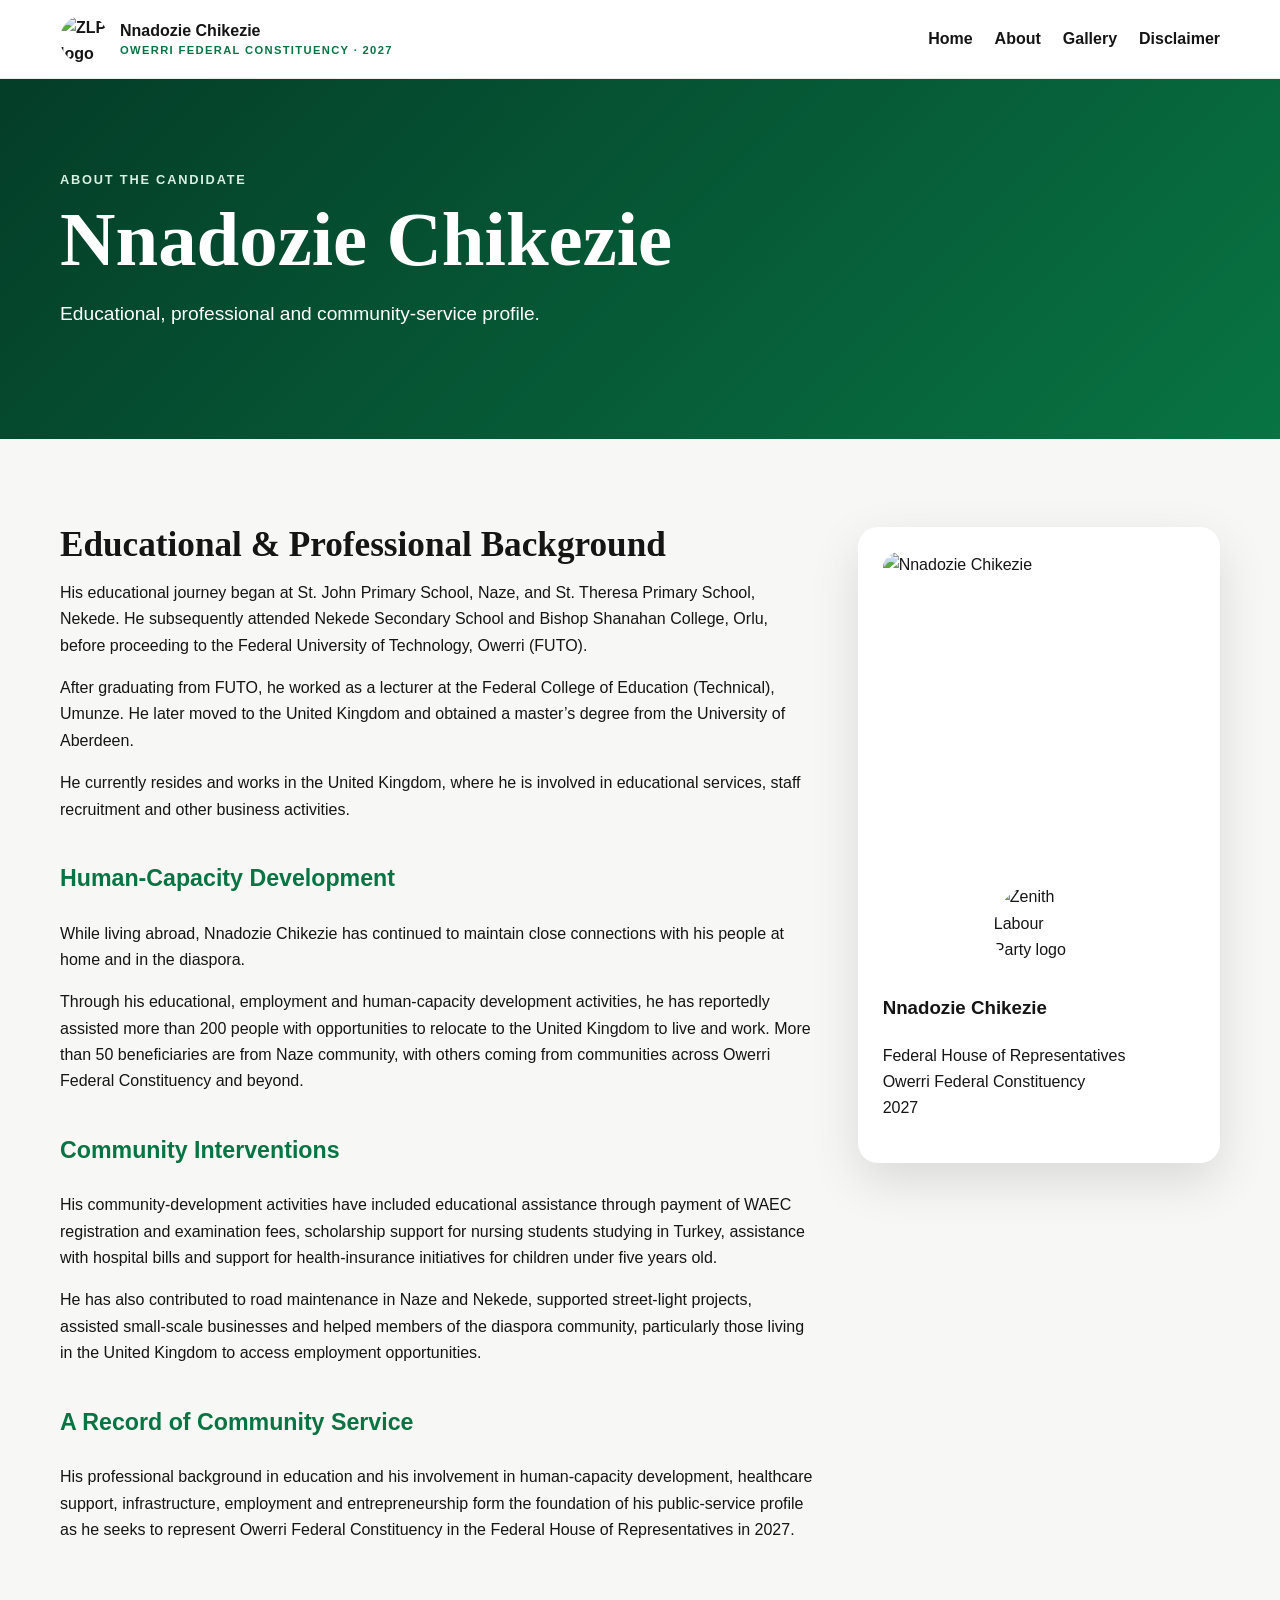
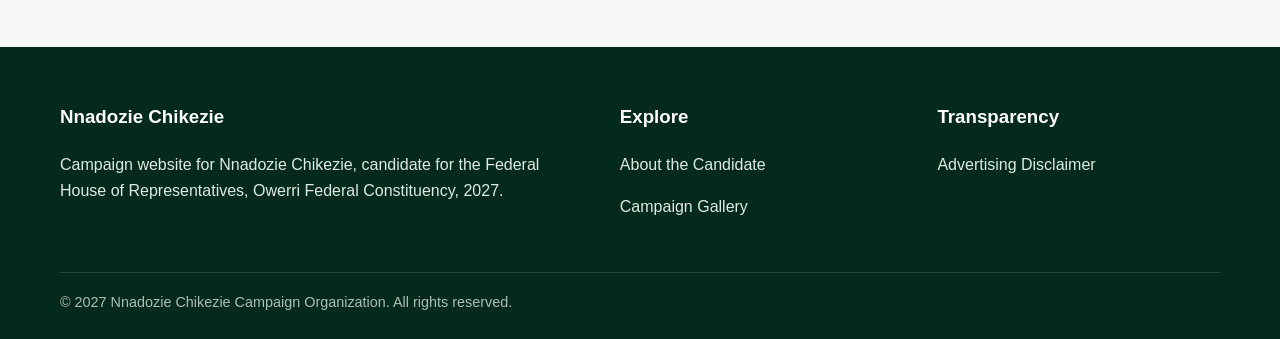
==== about.html @ 5cffcffa "Add files via upload" ====
<!doctype html>
<html lang="en">
<head>
<meta charset="utf-8">
<meta name="viewport" content="width=device-width, initial-scale=1">
<title>About Nnadozie Chikezie | Owerri Federal Constituency</title>
<meta name="description" content="Educational, professional and community-service profile of Nnadozie Chikezie.">
<link rel="icon" href="/.netlify/images?url=/assets/zlp-logo.jpg&amp;w=64&amp;fm=webp">
<link rel="stylesheet" href="style.css">
</head>
<body>
<header class="site-header">
  <div class="container nav">
    <a class="brand" href="index.html">
      <img src="/.netlify/images?url=/assets/zlp-logo.jpg&amp;w=96&amp;fm=webp" alt="ZLP logo" width="48" height="48">
      <span>Nnadozie Chikezie<small>OWERRI FEDERAL CONSTITUENCY · 2027</small></span>
    </a>
    <button class="menu-btn" aria-label="Open navigation">☰</button>
    <nav class="nav-links">
      <a href="index.html">Home</a>
      <a href="about.html">About</a>
      <a href="index.html#gallery">Gallery</a>
      <a href="disclaimer.html">Disclaimer</a>
    </nav>
  </div>
</header>
<main>
<section class="about-hero">
  <div class="container">
    <div class="eyebrow" style="color:#d9f0e2">About the candidate</div>
    <h1>Nnadozie Chikezie</h1>
    <p style="font-size:1.2rem;max-width:750px">Educational, professional and community-service profile.</p>
  </div>
</section>

<section class="section">
<div class="container about-layout">
<article class="prose">
  <h2>Educational &amp; Professional Background</h2>
  <p>His educational journey began at St. John Primary School, Naze, and St. Theresa Primary School, Nekede. He subsequently attended Nekede Secondary School and Bishop Shanahan College, Orlu, before proceeding to the Federal University of Technology, Owerri (FUTO).</p>
  <p>After graduating from FUTO, he worked as a lecturer at the Federal College of Education (Technical), Umunze. He later moved to the United Kingdom and obtained a master’s degree from the University of Aberdeen.</p>
  <p>He currently resides and works in the United Kingdom, where he is involved in educational services, staff recruitment and other business activities.</p>

  <h3>Human-Capacity Development</h3>
  <p>While living abroad, Nnadozie Chikezie has continued to maintain close connections with his people at home and in the diaspora.</p>
  <p>Through his educational, employment and human-capacity development activities, he has reportedly assisted more than 200 people with opportunities to relocate to the United Kingdom to live and work. More than 50 beneficiaries are from Naze community, with others coming from communities across Owerri Federal Constituency and beyond.</p>

  <h3>Community Interventions</h3>
  <p>His community-development activities have included educational assistance through payment of WAEC registration and examination fees, scholarship support for nursing students studying in Turkey, assistance with hospital bills and support for health-insurance initiatives for children under five years old.</p>
  <p>He has also contributed to road maintenance in Naze and Nekede, supported street-light projects, assisted small-scale businesses and helped members of the diaspora community, particularly those living in the United Kingdom to access employment opportunities.</p>

  <h3>A Record of Community Service</h3>
  <p>His professional background in education and his involvement in human-capacity development, healthcare support, infrastructure, employment and entrepreneurship form the foundation of his public-service profile as he seeks to represent Owerri Federal Constituency in the Federal House of Representatives in 2027.</p>
</article>

<aside class="side-card">
  <img src="/.netlify/images?url=/assets/hero.jpg&amp;w=700&amp;fm=webp" alt="Nnadozie Chikezie">
  <img class="logo" src="/.netlify/images?url=/assets/zlp-logo.jpg&amp;w=180&amp;fm=webp" alt="Zenith Labour Party logo">
  <h3>Nnadozie Chikezie</h3>
  <p>Federal House of Representatives<br>Owerri Federal Constituency<br>2027</p>
</aside>
</div>
</section>
</main>
<footer class="site-footer">
  <div class="container footer-grid">
    <div>
      <h3>Nnadozie Chikezie</h3>
      <p>Campaign website for Nnadozie Chikezie, candidate for the Federal House of Representatives, Owerri Federal Constituency, 2027.</p>
    </div>
    <div>
      <h3>Explore</h3>
      <p><a href="about.html">About the Candidate</a></p>
      <p><a href="index.html#gallery">Campaign Gallery</a></p>
    </div>
    <div>
      <h3>Transparency</h3>
      <p><a href="disclaimer.html">Advertising Disclaimer</a></p>
    </div>
  </div>
  <div class="container copyright">© 2027 Nnadozie Chikezie Campaign Organization. All rights reserved.</div>
</footer>
<script src="script.js"></script>
</body>
</html>
---- style.css ----
:root{
  --green:#087443;
  --green-dark:#043d28;
  --green-soft:#0d8a50;
  --red:#d71920;
  --gold:#f6d21f;
  --cream:#f7f8f5;
  --ink:#151515;
  --muted:#626862;
  --white:#fff;
  --shadow:0 18px 50px rgba(0,0,0,.12);
  --radius:22px;
}
*{box-sizing:border-box}
html{scroll-behavior:smooth}
body{margin:0;font-family:Inter,Arial,Helvetica,sans-serif;color:var(--ink);background:var(--cream);line-height:1.65}
a{color:inherit;text-decoration:none}
img{max-width:100%;display:block}
.container{width:min(1160px,92%);margin:auto}
.site-header{position:sticky;top:0;z-index:50;background:rgba(255,255,255,.96);backdrop-filter:blur(12px);border-bottom:1px solid #e8ebe8}
.nav{min-height:78px;display:flex;align-items:center;justify-content:space-between;gap:20px}
.brand{display:flex;align-items:center;gap:12px;font-weight:900}
.brand img{width:48px;height:48px;object-fit:cover;border-radius:50%}
.brand span{line-height:1.1}
.brand small{display:block;color:var(--green);font-size:.7rem;letter-spacing:.12em;margin-top:4px}
.nav-links{display:flex;align-items:center;gap:22px;font-weight:700}
.nav-links a:hover{color:var(--green)}
.menu-btn{display:none;border:0;background:var(--green);color:white;border-radius:12px;padding:10px 13px;font-size:1.2rem}
.hero{min-height:760px;display:flex;align-items:end;position:relative;overflow:hidden;background:#063d27}
.hero:before{content:"";position:absolute;inset:0;background:linear-gradient(90deg,rgba(0,44,28,.92) 0%,rgba(0,44,28,.55) 45%,rgba(0,44,28,.18) 100%);z-index:1}
.hero-photo{position:absolute;inset:0;width:100%;height:100%;object-fit:cover;object-position:center 22%}
.hero-content{position:relative;z-index:2;color:#fff;padding:120px 0 90px;max-width:760px}
.kicker{display:inline-flex;align-items:center;gap:8px;color:#fff;background:rgba(215,25,32,.95);padding:7px 13px;border-radius:999px;font-weight:800;letter-spacing:.08em;text-transform:uppercase;font-size:.78rem}
.hero h1{font-family:Georgia,"Times New Roman",serif;font-size:clamp(3rem,7vw,6.3rem);line-height:.95;margin:22px 0 20px}
.hero h1 span{color:var(--gold)}
.hero p{font-size:1.18rem;max-width:680px;color:#f2f5f2}
.actions{display:flex;gap:12px;flex-wrap:wrap;margin-top:28px}
.btn{display:inline-block;padding:13px 20px;border-radius:12px;font-weight:800}
.btn-primary{background:var(--gold);color:#151515}
.btn-secondary{background:#fff;color:var(--green-dark)}
.section{padding:88px 0}
.section.alt{background:#fff}
.section-head{max-width:760px;margin-bottom:38px}
.eyebrow{color:var(--green);font-size:.8rem;font-weight:900;letter-spacing:.14em;text-transform:uppercase}
h2{font-family:Georgia,"Times New Roman",serif;font-size:clamp(2.2rem,4vw,3.6rem);line-height:1.05;margin:10px 0 15px}
.lead{font-size:1.08rem;color:var(--muted)}
.intro-grid{display:grid;grid-template-columns:1.1fr .9fr;gap:50px;align-items:center}
.feature-card{background:var(--green-dark);color:#fff;padding:36px;border-radius:var(--radius);box-shadow:var(--shadow)}
.feature-card img{width:92px;height:92px;object-fit:cover;border-radius:50%;margin-bottom:20px}
.feature-card h3{font-family:Georgia,serif;font-size:2rem;margin:0 0 12px}
.feature-card p{color:#e3eee8}
.stats{display:grid;grid-template-columns:repeat(3,1fr);gap:15px;margin-top:28px}
.stat{background:#fff;border-radius:18px;padding:22px;border:1px solid #e5e9e5}
.stat strong{display:block;font-size:2rem;color:var(--green)}
.stat span{color:var(--muted);font-size:.92rem}
.gallery{display:grid;grid-template-columns:repeat(3,1fr);gap:18px}
.gallery figure{margin:0;background:#fff;border-radius:18px;overflow:hidden;box-shadow:0 8px 30px rgba(0,0,0,.08)}
.gallery img{width:100%;aspect-ratio:4/5;object-fit:cover}
.gallery figcaption{padding:13px 15px;font-weight:700}
.gallery-videos{display:flex;flex-wrap:wrap;justify-content:center;gap:24px;margin:0 0 34px}
.gallery-video{flex:0 1 360px;width:min(360px,100%);margin:0;background:#fff;border-radius:18px;overflow:hidden;box-shadow:0 8px 30px rgba(0,0,0,.08)}
.video-frame{position:relative;aspect-ratio:9/16;background:var(--green-dark)}
.video-frame video{position:absolute;inset:0;width:100%;height:100%;object-fit:contain;display:block}
.gallery-video figcaption{padding:13px 15px;font-weight:700}
.about-hero{background:linear-gradient(135deg,var(--green-dark),var(--green));color:#fff;padding:90px 0}
.about-hero h1{font-family:Georgia,serif;font-size:clamp(3rem,6vw,5rem);line-height:1;margin:12px 0}
.about-layout{display:grid;grid-template-columns:1.35fr .65fr;gap:45px}
.prose h2{font-size:2.2rem;margin-top:0}
.prose h3{color:var(--green);font-size:1.45rem;margin-top:36px}
.side-card{background:#fff;padding:25px;border-radius:20px;box-shadow:var(--shadow);height:max-content;position:sticky;top:105px}
.side-card img{border-radius:16px;aspect-ratio:1/1;object-fit:cover}
.side-card .logo{width:90px;height:90px;border-radius:50%;margin:20px auto 10px}
.disclaimer{min-height:70vh;padding:110px 0}
.notice{max-width:800px;margin:auto;background:#fff;border-radius:24px;padding:48px;box-shadow:var(--shadow);border-top:8px solid var(--red)}
.notice h1{font-family:Georgia,serif;font-size:clamp(2.5rem,5vw,4rem);margin-top:0}
.notice p{font-size:1.12rem}
.site-footer{background:#032a1c;color:#dfeae4;padding:55px 0 25px}
.footer-grid{display:grid;grid-template-columns:1.3fr .7fr .7fr;gap:35px}
.site-footer h3{color:#fff;margin-top:0}
.site-footer a:hover{color:var(--gold)}
.copyright{border-top:1px solid rgba(255,255,255,.14);margin-top:35px;padding-top:18px;color:#aebdb5;font-size:.9rem}
.mobile-links{display:none}
@media(max-width:850px){
  .nav-links{display:none}
  .menu-btn{display:block}
  .nav.open .nav-links{display:flex;position:absolute;left:4%;right:4%;top:72px;background:#fff;padding:18px;border-radius:16px;box-shadow:var(--shadow);flex-direction:column;align-items:flex-start}
  .hero{min-height:700px}
  .hero-content{padding:100px 0 60px}
  .intro-grid,.about-layout,.footer-grid{grid-template-columns:1fr}
  .gallery{grid-template-columns:repeat(2,1fr)}
  .side-card{position:static}
}
@media(max-width:520px){
  .hero{min-height:670px}
  .hero-photo{object-position:52% 20%}
  .hero h1{font-size:3.1rem}
  .stats{grid-template-columns:1fr}
  .gallery{grid-template-columns:1fr}
  .section{padding:65px 0}
  .notice{padding:30px 23px}
}
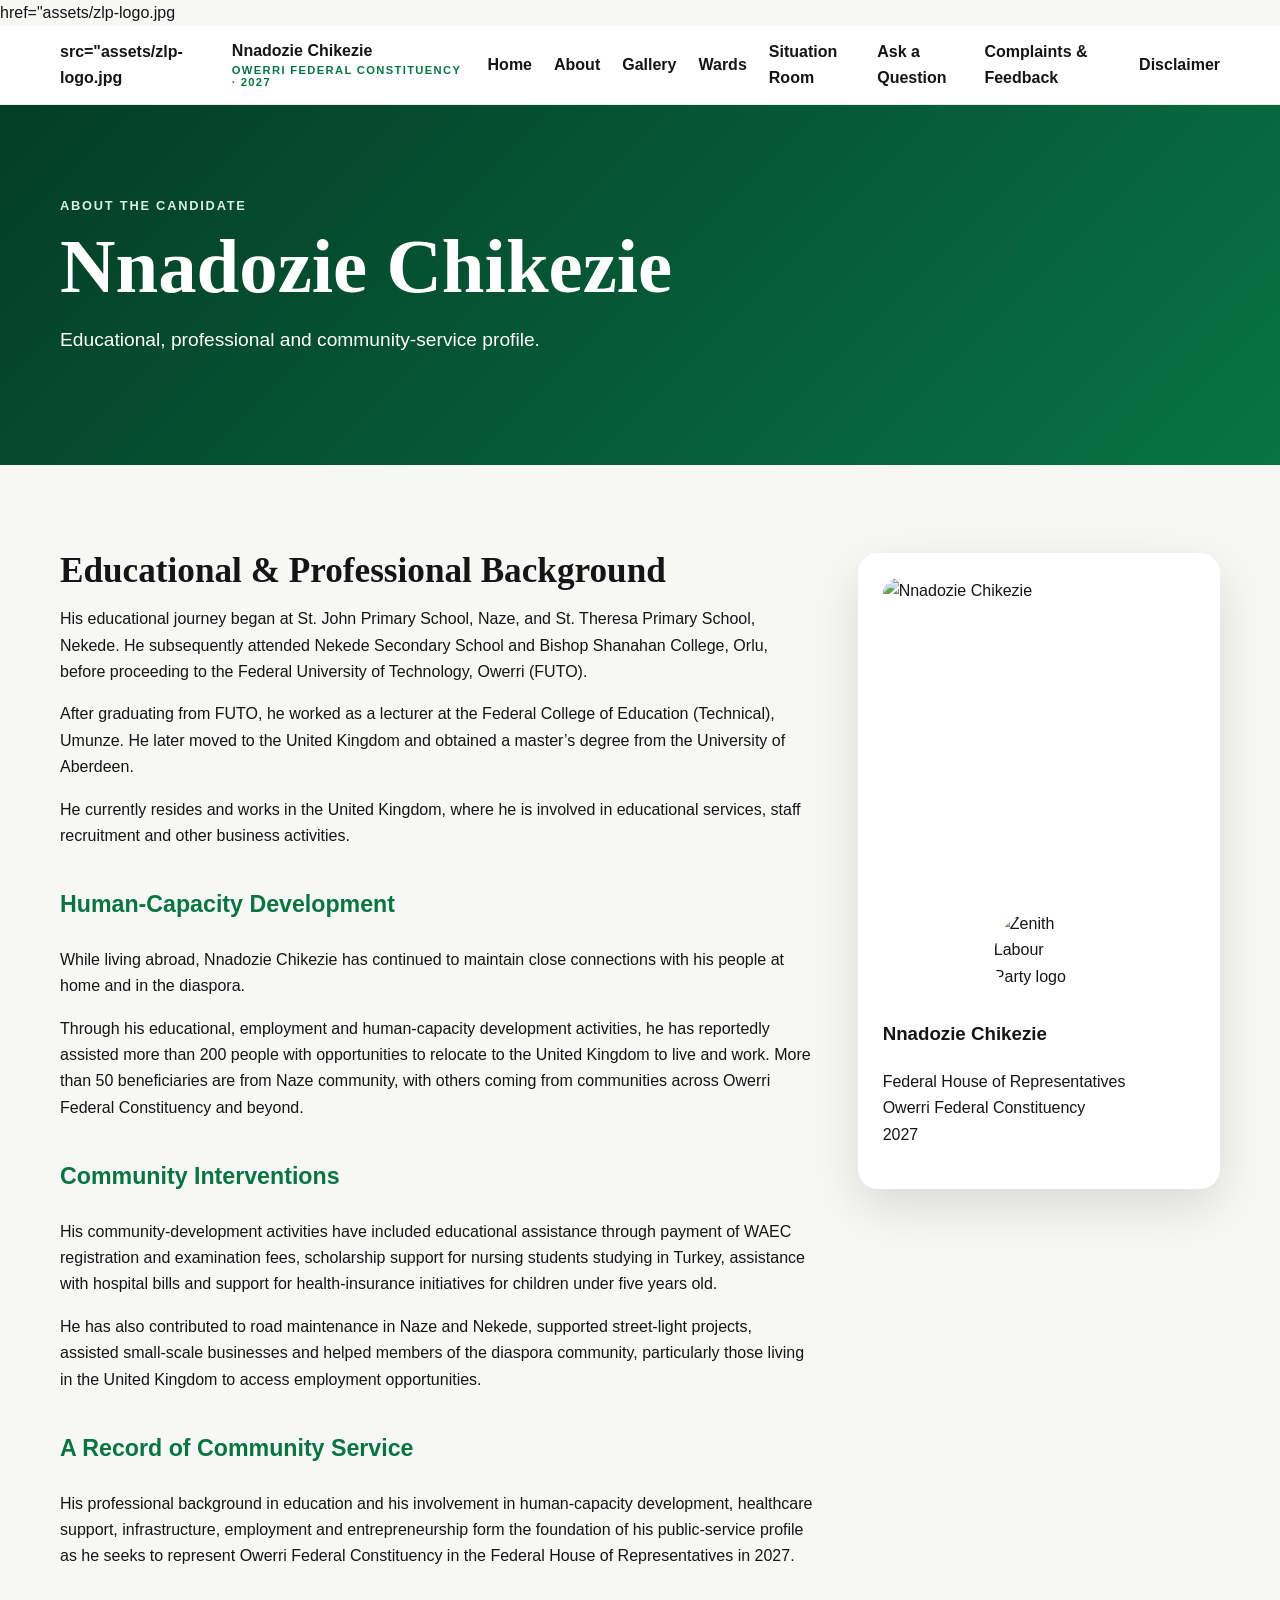
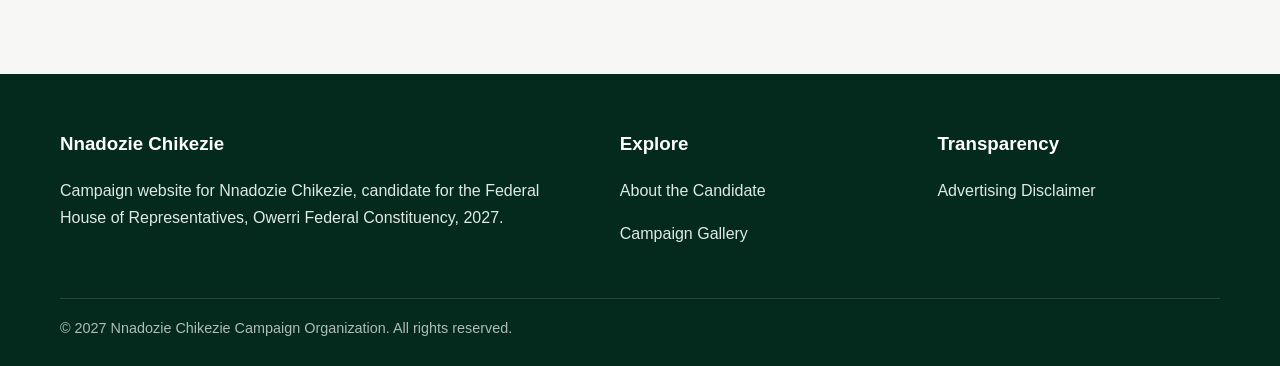
==== commit 25c6ce8a: "Update navigation links and logo source in about.html" ====
--- a/about.html
+++ b/about.html
@@ -5,23 +5,27 @@
 <meta name="viewport" content="width=device-width, initial-scale=1">
 <title>About Nnadozie Chikezie | Owerri Federal Constituency</title>
 <meta name="description" content="Educational, professional and community-service profile of Nnadozie Chikezie.">
-<link rel="icon" href="/.netlify/images?url=/assets/zlp-logo.jpg&amp;w=64&amp;fm=webp">
+href="assets/zlp-logo.jpg
 <link rel="stylesheet" href="style.css">
 </head>
 <body>
 <header class="site-header">
   <div class="container nav">
     <a class="brand" href="index.html">
-      <img src="/.netlify/images?url=/assets/zlp-logo.jpg&amp;w=96&amp;fm=webp" alt="ZLP logo" width="48" height="48">
+src="assets/zlp-logo.jpg
       <span>Nnadozie Chikezie<small>OWERRI FEDERAL CONSTITUENCY · 2027</small></span>
     </a>
     <button class="menu-btn" aria-label="Open navigation">☰</button>
-    <nav class="nav-links">
-      <a href="index.html">Home</a>
-      <a href="about.html">About</a>
-      <a href="index.html#gallery">Gallery</a>
-      <a href="disclaimer.html">Disclaimer</a>
-    </nav>
+         <nav class="nav-links">
+       <a href="index.html">Home</a>
+       <a href="about.html">About</a>
+       <a href="index.html#gallery">Gallery</a>
+       <a href="wards.html">Wards</a>
+       <a href="results.html">Situation Room</a>
+       <a href="index.html#questions">Ask a Question</a>
+       <a href="index.html#complaints">Complaints &amp; Feedback</a>
+       <a href="disclaimer.html">Disclaimer</a>
+         </nav>
   </div>
 </header>
 <main>
@@ -82,4 +86,4 @@
 </footer>
 <script src="script.js"></script>
 </body>
-</html>+</html>
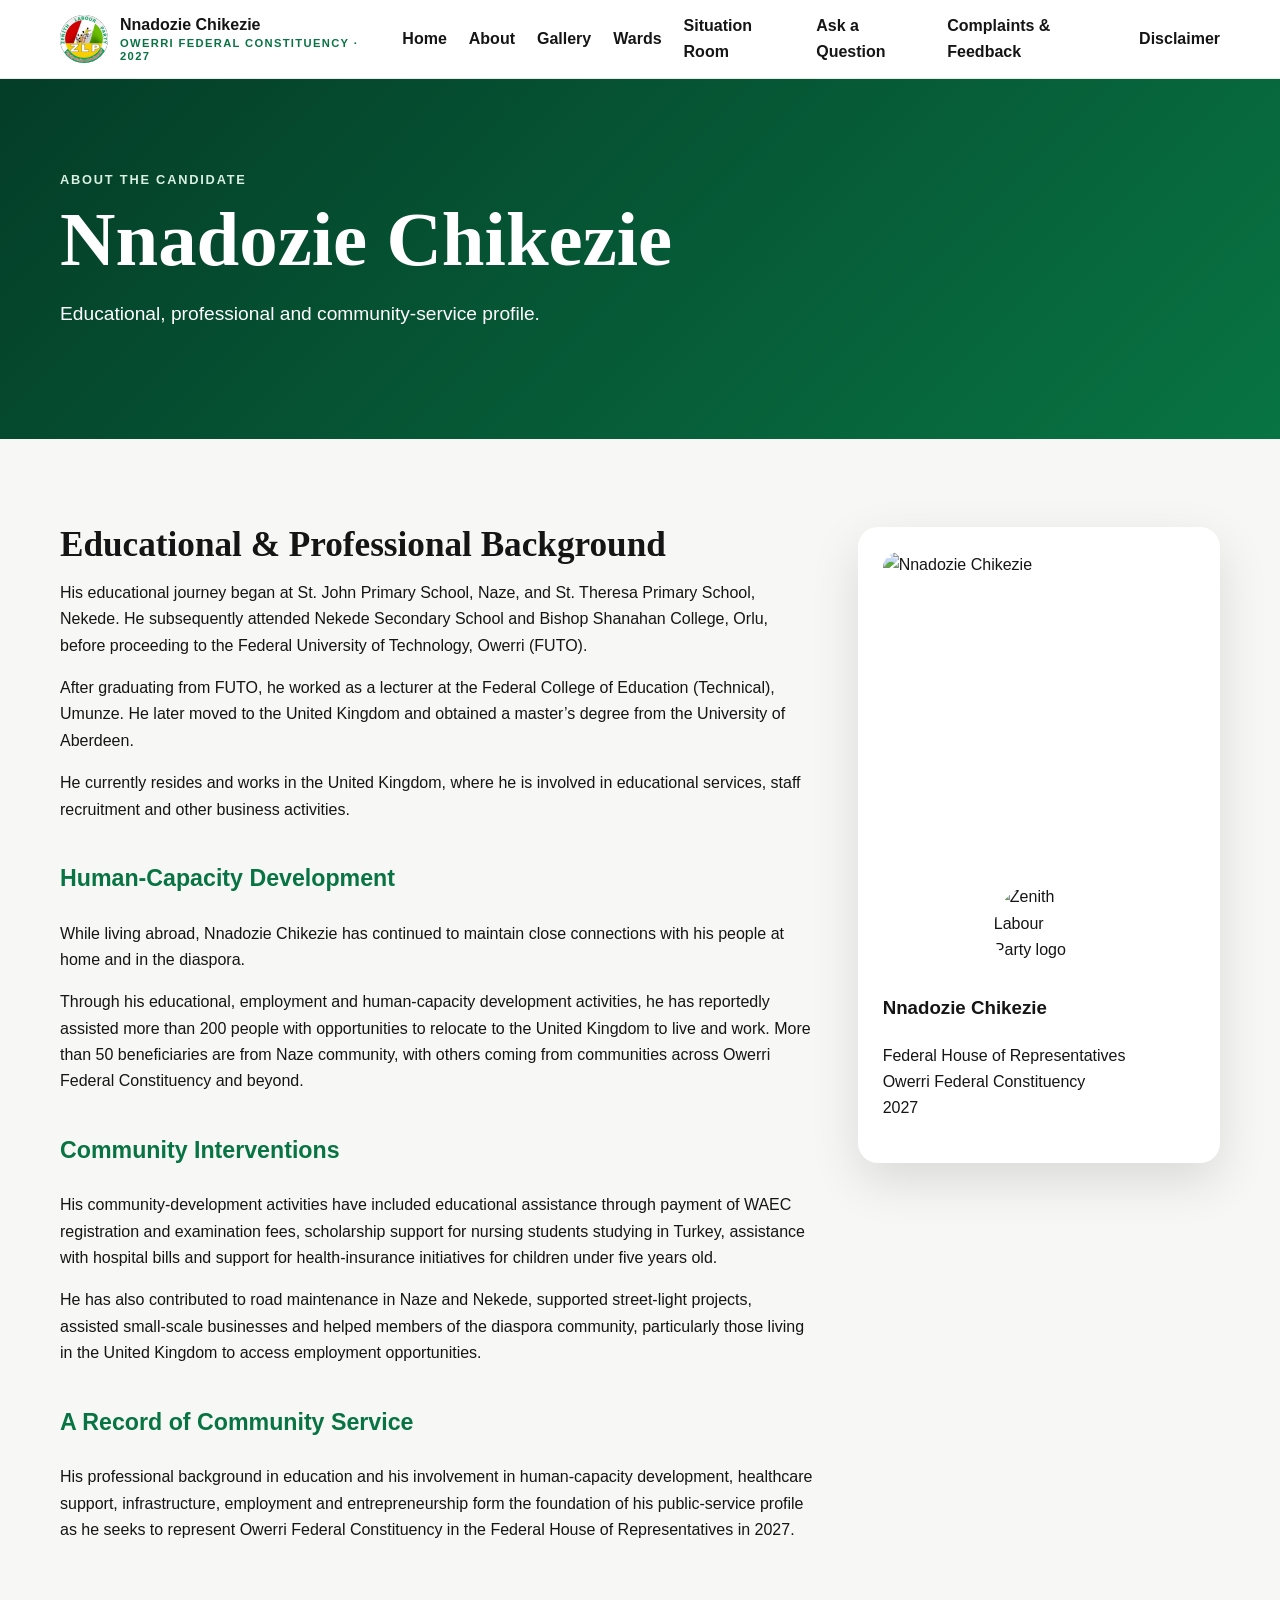
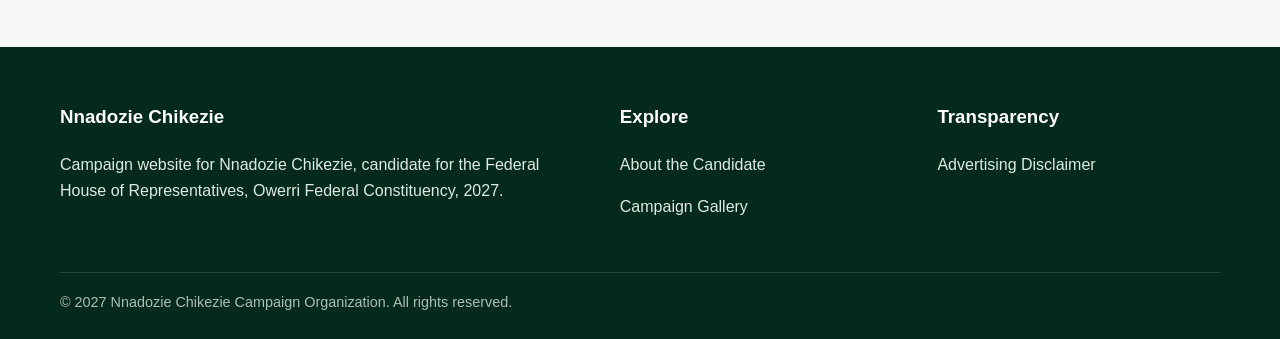
==== commit 46d2690d: "Fix HTML syntax for link and image tags" ====
--- a/about.html
+++ b/about.html
@@ -5,14 +5,14 @@
 <meta name="viewport" content="width=device-width, initial-scale=1">
 <title>About Nnadozie Chikezie | Owerri Federal Constituency</title>
 <meta name="description" content="Educational, professional and community-service profile of Nnadozie Chikezie.">
-href="assets/zlp-logo.jpg
+<link rel="icon" href="assets/zlp-logo.jpg">
 <link rel="stylesheet" href="style.css">
 </head>
 <body>
 <header class="site-header">
   <div class="container nav">
     <a class="brand" href="index.html">
-src="assets/zlp-logo.jpg
+<img src="assets/zlp-logo.jpg" alt="Zenith Labour Party logo">
       <span>Nnadozie Chikezie<small>OWERRI FEDERAL CONSTITUENCY · 2027</small></span>
     </a>
     <button class="menu-btn" aria-label="Open navigation">☰</button>
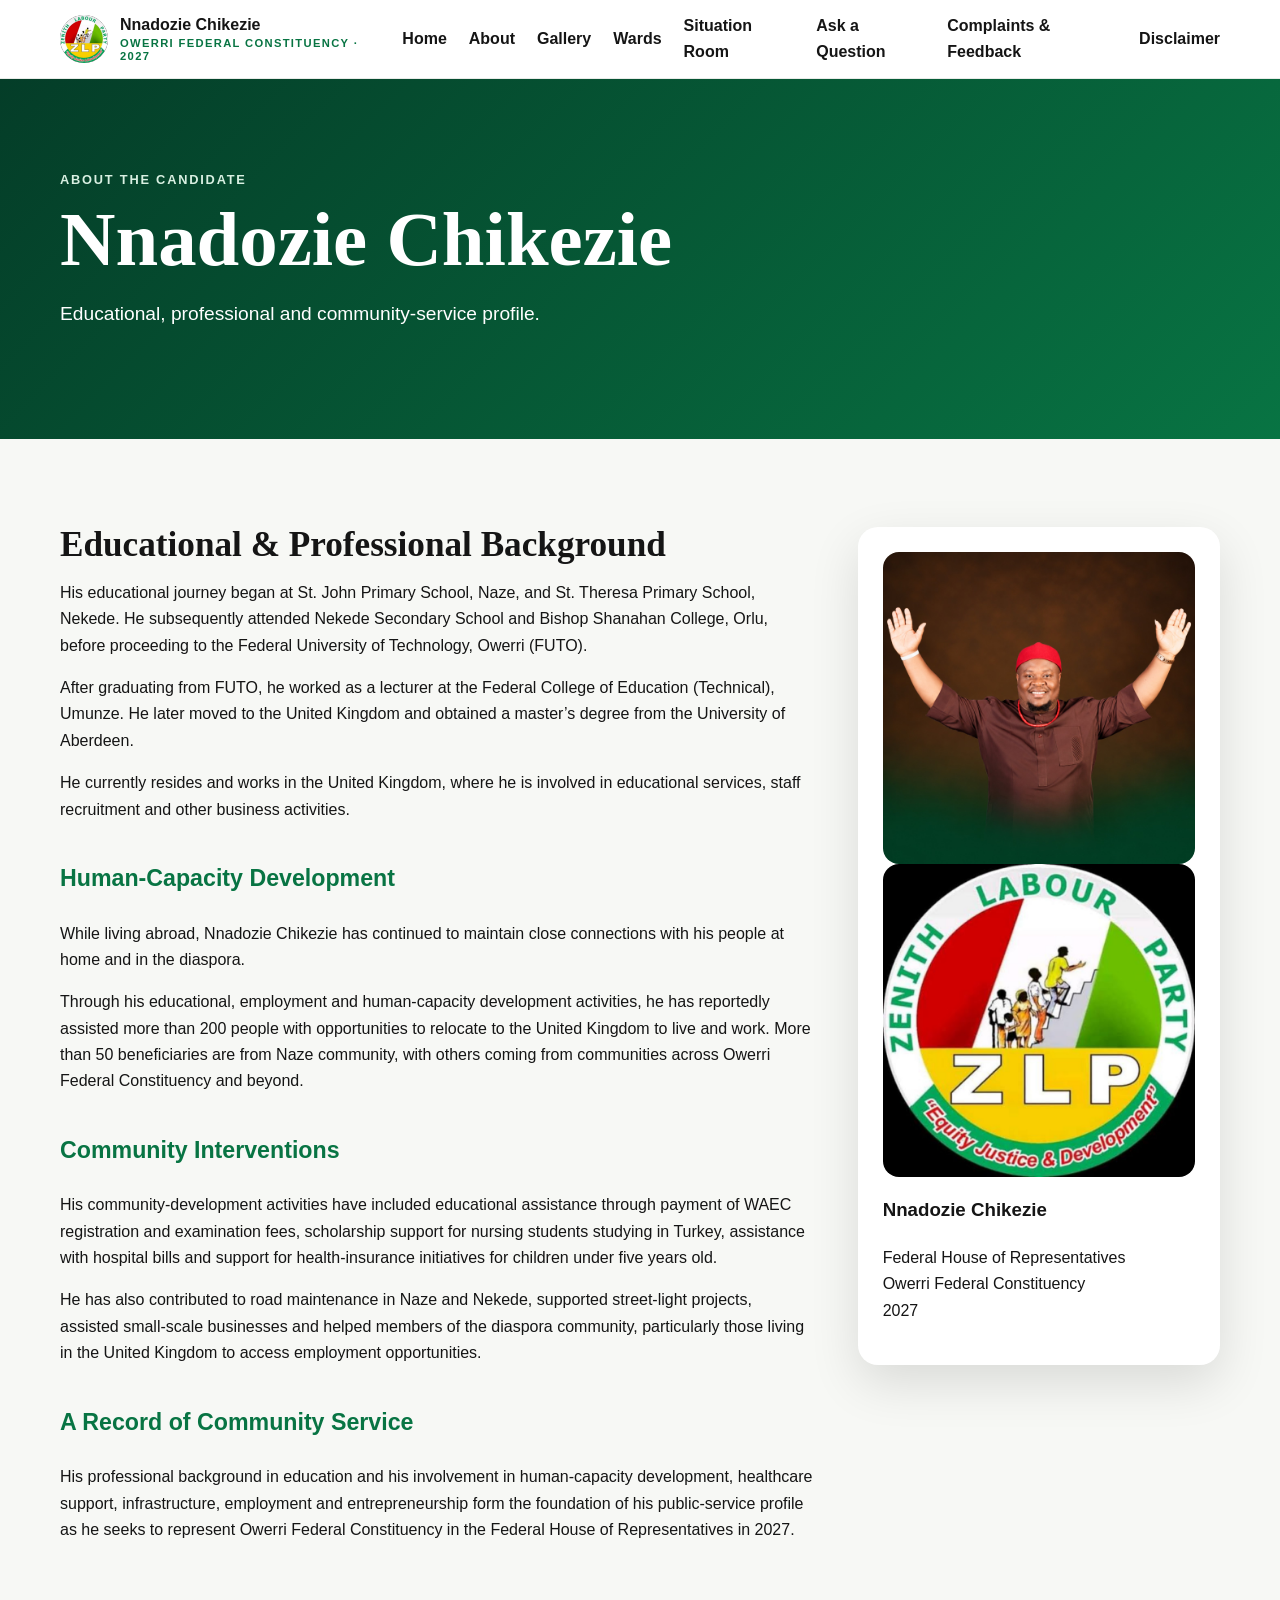
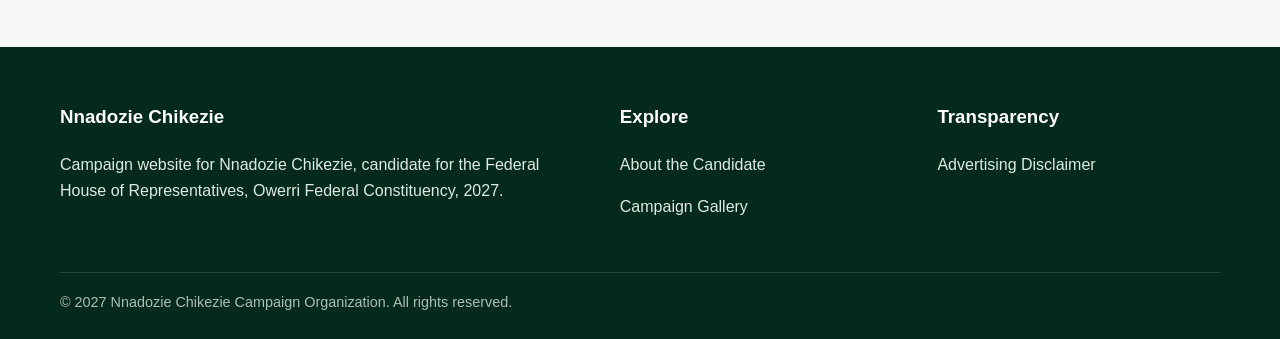
==== commit 4c59d47c: "Update image sources in about.html" ====
--- a/about.html
+++ b/about.html
@@ -58,8 +58,8 @@
 </article>
 
 <aside class="side-card">
-  <img src="/.netlify/images?url=/assets/hero.jpg&amp;w=700&amp;fm=webp" alt="Nnadozie Chikezie">
-  <img class="logo" src="/.netlify/images?url=/assets/zlp-logo.jpg&amp;w=180&amp;fm=webp" alt="Zenith Labour Party logo">
+  <img src="assets/hero.jpg" alt="Nnadozie Chikezie">
+  <img src="assets/zlp-logo.jpg" alt="Zenith Labour Party logo">
   <h3>Nnadozie Chikezie</h3>
   <p>Federal House of Representatives<br>Owerri Federal Constituency<br>2027</p>
 </aside>
